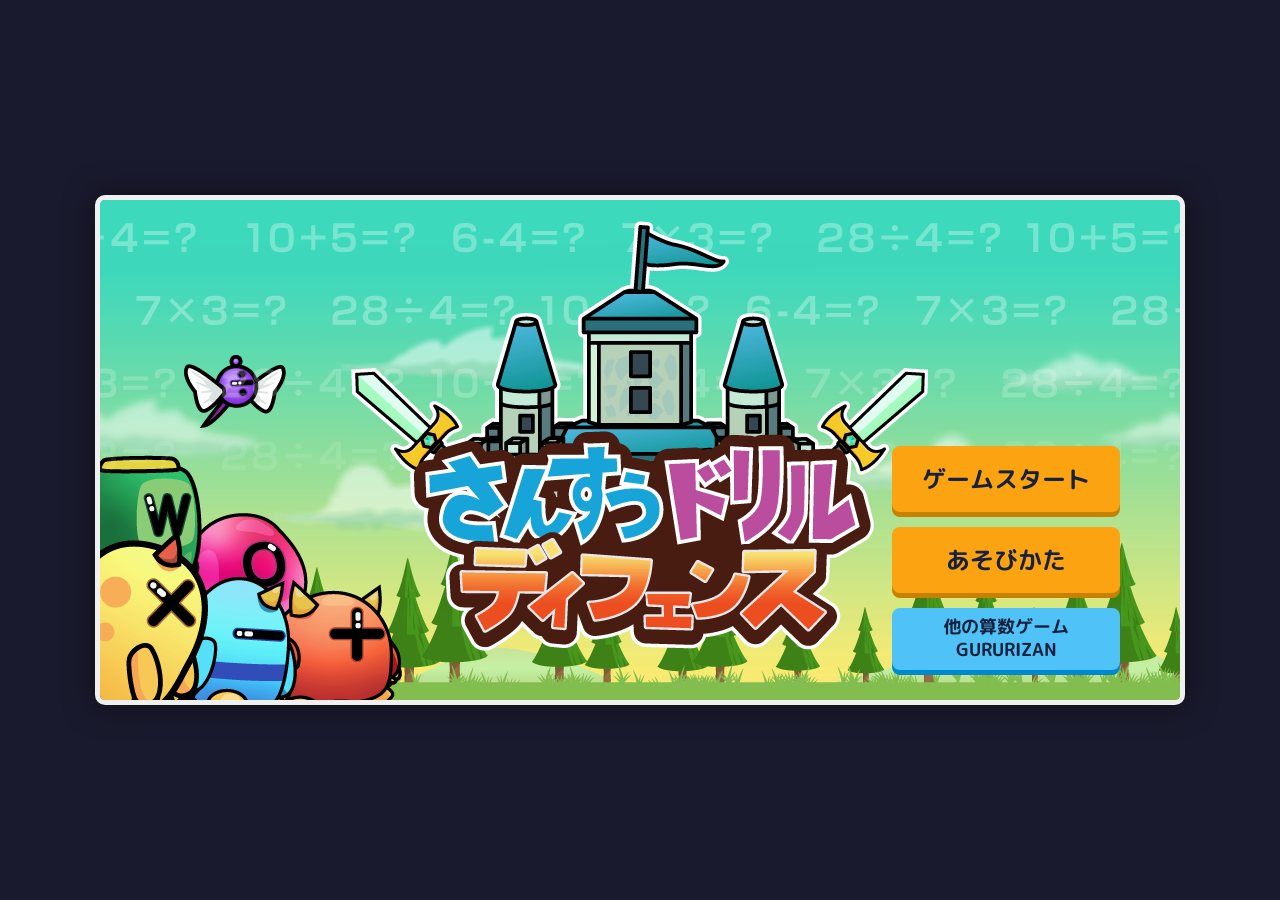
==== index.html @ 82d9413d "0430" ====
<!DOCTYPE html>
<html lang="ja">
<head>
    <meta charset="UTF-8">
    <meta name="viewport" content="width=device-width, initial-scale=1.0, maximum-scale=1.0, user-scalable=no">
    <title>さんすうドリル ディフェンス</title>
<!-- 1. サイトのタイトル -->
    <meta property="og:title" content="さんすうドリル ディフェンス">

    <!-- 2. サイトの説明文 -->
    <meta property="og:description" content="モンスターを計算でやっつけろ！新感覚の計算ドリル×タワーディフェンスゲーム！">

    <!-- 3. サイトの種類（Webサイトやブログ、記事など） -->
    <meta property="og:type" content="website">

    <!-- 4. サイトのURL（ゲームをアップロードしたページのURL） -->
    <meta property="og:url" content="https://akkeynoa.web.fc2.com/game/keisan-defense/keisan-defense.html">

    <!-- 5. サムネイル画像のURL（1200x630ピクセル推奨） -->
    <meta property="og:image" content="https://akkeynoa.web.fc2.com/game/keisan-defense/images/ogp-image.png">

    <!-- 6. サイト名 -->
    <meta property="og:site_name" content="さんすうドリル ディフェンス">

    <!-- 7. Twitter用の設定（カードの種類） -->
    <meta name="twitter:card" content="summary_large_image">

    <!-- ↑↑ ここまでOGP設定を追加 ↑↑ -->

    <audio id="bgm-sound" src="sounds/bgm.mp3" loop></audio>

    <audio id="bgm-sound" src="sounds/bgm.mp3" loop></audio>
    <audio id="correct-sound" src="sounds/correct.mp3"></audio>
    <audio id="boss-bgm-sound" src="sounds/boss-bgm.mp3" loop></audio>
    <audio id="wrong-sound" src="sounds/wrong.mp3"></audio>
    <audio id="base-damage-sound" src="sounds/base-damage.mp3"></audio>
    <audio id="buy-sound" src="sounds/buy.mp3"></audio>
    <audio id="gameover-low-sound" src="sounds/gameover-low.mp3"></audio>
    <audio id="gameover-mid-sound" src="sounds/gameover-mid.mp3"></audio>
    <audio id="gameover-high-sound" src="sounds/gameover-high.mp3"></audio>
    <audio id="click-sound" src="sounds/click.mp3"></audio>
    <audio id="sweep-sound" src="sounds/sweep.mp3"></audio>
    <audio id="place-sound" src="sounds/place.mp3"></audio>
    <audio id="game-clear-sound" src="sounds/clear.mp3"></audio>
    <audio id="wave-start-sound" src="sounds/wave-start.mp3"></audio>
    <audio id="wave-clear-sound" src="sounds/wave-clear.mp3"></audio>


    <link rel="stylesheet" href="style.css">
    <!-- Google tag (gtag.js) -->
<script async src="https://www.googletagmanager.com/gtag/js?id=G-XE2BKG5S67"></script>
<script>
  window.dataLayer = window.dataLayer || [];
  function gtag(){dataLayer.push(arguments);}
  gtag('js', new Date());

  gtag('config', 'G-XE2BKG5S67');
</script>
</head>
<body>
    <div id="game-wrapper">
         <div id="background-overlay"></div>
        <div id="effects-container"></div>
        <div id="monster-container"></div>
        <div id="base">
            <img id="base-image" src="images/base.png" alt="拠点">
            <div id="base-status">
                <div class="hp-bar-container"><div id="base-hp-bar"></div></div>
                <p id="base-hp-text">HP: 100</p>
            </div>
        </div>
        <div id="answer-ui-wrapper" class="hidden">
            <div id="left-input-area">
                <div id="kill-counter">てんすう：0てん</div>
                <div id="answer-area">
                    <label for="answer-input">こたえ：</label>
                    <input type="number" id="answer-input" inputmode="none">
                </div>
            </div>
            <div id="numpad">
                <button class="numpad-button">7</button><button class="numpad-button">8</button><button class="numpad-button">9</button>
                <button class="numpad-button">4</button><button class="numpad-button">5</button><button class="numpad-button">6</button>
                <button class="numpad-button">1</button><button class="numpad-button">2</button><button class="numpad-button">3</button>
                <button id="numpad-clear" class="numpad-button">C</button>
                <button id="numpad-zero" class="numpad-button">0</button>
                <button id="numpad-enter" class="numpad-button">✔</button>
            </div>
        </div>
        <div id="bottom-right-ui-wrapper">
            <div id="shop-panel-container">
                <div id="item-tooltip" class="hidden">
                    <h3 id="tooltip-name"></h3>
                    <p id="tooltip-description"></p>
                    <p id="tooltip-instruction">(クリックでこうにゅう)</p>
                </div>
            </div>
            <div id="bottom-status-bar">
                <div id="gold-display">0 G</div>
                <button id="volume-button" class="hidden">♪</button>
                <button id="pause-button" class="hidden">とめる</button>
            </div>
        </div>

        <div id="wave-start-screen" class="hidden">
            <h2 id="wave-title"></h2>
            <div id="wave-monster-previews"></div>
        </div>

               <!-- ↓↓ ここにタイトル画像用のimgタグを追加・移動します ↓↓ -->
        <img id="title-background" src="images/title-background.png" class="hidden">

        <div id="start-screen" class="screen-overlay">
            <!-- <h1>は不要なので削除またはコメントアウトします -->
            <!-- <h1>さんすうドリル ディフェンス</h1> -->

            <div class="button-container" style="flex-direction: column;">
                <button id="start-button">ゲームスタート</button>
                <button id="manual-button-start">あそびかた</button>
                <button id="link-gururizan-button" onclick="window.open('https://nonaka-a.github.io/GURURIZAN/', '_blank')">他の算数ゲーム<br>GURURIZAN</button>
            </div>
        </div>
        
        <div id="pause-screen" class="screen-overlay hidden">
            <h1>とまってるよ</h1>
            <div class="button-container">
                <button id="resume-button">つづける</button>
                <button id="manual-button-pause">あそびかた</button>
                <button id="quit-button">おわる</button>
            </div>
        </div>
        
        <div id="result-screen" class="screen-overlay hidden">
            <div id="score-effects-container"></div>
            <div class="result-content">
                <h2>けっかはっぴょう</h2>
                <div class="result-score-area">
                    <div class="result-score-title">てんすう</div>
                    <div id="result-score-wrapper">
                        <span id="result-score">0</span><span class="result-unit">てん</span>
                    </div>
                    <p id="result-comment"></p>
                </div>
                <div class="result-details-grid">
                    <div class="result-detail-item">
                        <div class="result-detail-title">とうたつWave</div>
                        <div id="result-wave" class="result-detail-value"></div>
                    </div>
                    <div class="result-detail-item">
                        <div class="result-detail-title">のこりゴールド</div>
                        <div id="result-gold" class="result-detail-value"></div>
                    </div>
                </div>
                <div class="result-wrong-questions">
                    <div class="result-detail-title">まちがえたもんだい</div>
                    <ul id="wrong-questions-list"></ul>
                </div>
            </div>
            <div class="button-container">
                <button id="result-restart-button">もういちど</button>
                <button id="result-title-button">タイトルにもどる</button>
            </div>
        </div>
    </div>
    
    <div id="manual-screen" class="screen-overlay hidden">
        <div class="manual-content">
            <h2>あそびかた</h2>
            <div class="manual-section">
                <div class="manual-text"><p>モンスターが きょてん に むかって くるぞ！<br>けいさんで やっつけよう！ めざせ100てん!!</p></div>
                <div class="manual-image"><img src="images/base.png" alt="きょてん"></div>
            </div>
            <div class="manual-section">
                <div class="manual-text"><h3>① もんだいを だす</h3><p>やっつけたい モンスターを クリック！<br>モンスターの あたまに けいさんの もんだいが でるよ。</p></div>
                <div class="manual-image"><img src="images/monster-1.png" alt="モンスター"></div>
            </div>
            <div class="manual-section">
                <div class="manual-text"><h3>② こたえを いれる</h3><p>キーボードか、がめんのボタンで こたえを いれてね。<br>こたえを いれたら「✓」をおそう！</p></div>
            </div>
            <div class="manual-section">
                <div class="manual-text"><h3>③ ゴールドで パワーアップ！</h3><p>モンスターを たおすと ゴールドが もらえるよ。<br>みぎしたの パネルから ゴールドをつかって パワーアップしよう！</p></div>
                <div class="manual-image"><img src="images/upgrade-base.png" alt="パワーアップパネル"></div>
            </div>
            <div class="manual-section">
                <div class="manual-text"><h3>④ べんりなキーボードそうさ</h3><p>・すうじキー と エンターキーでも こたえを いれられるよ。<br>・みぎの やじるしキーで、いちばん はしにいる てきを えらべるよ。</p></div>
            </div>
        </div>
        <button id="close-manual-button">とじる</button>
    </div>

    <script src="main.js"></script>
</body>
</html>
---- style.css ----
@import url('https://fonts.googleapis.com/css2?family=M+PLUS+Rounded+1c:wght@700&display=swap');
        :root { --base-color: #4CAF50; --border-color: #f0f0f0; --ui-color: #fca311; --shadow: 2px 2px 0 rgba(0,0,0,0.4);}
        body { background-color: #1a1a2e; color: #f0f0f0; font-family: 'M PLUS Rounded 1c', 'Hiragino Kaku Gothic ProN', Meiryo, sans-serif; display: flex; justify-content: center; align-items: center; height: 100vh; margin: 0; overflow: hidden; }
        #game-wrapper { position: relative; width: 95%; max-width: 1080px; height: 500px; background-image: url('images/background.png'); background-size: cover; background-position: center; border: 5px solid var(--border-color); border-radius: 10px; box-shadow: 0 0 30px rgba(0, 0, 0, 0.5); overflow: hidden; }
        #background-overlay {
    position: absolute;
    top: 0;
    left: 0;
    width: 100%;
    height: 100%;
    background-size: cover;
    background-position: center;
    opacity: 0; /* ふだんは透明 */
    z-index: 0;
}

#game-wrapper.fade-in-background #background-overlay {
    opacity: 1; /* このクラスが付くと、1秒かけてフワッと表示される */
    transition: opacity 1s ease-in-out;
}
        #effects-container { position: absolute; top: 0; left: 0; width: 100%; height: 100%; z-index: 1; }
        #monster-container { position: absolute; top: 0; left: 0; width: 100%; height: 100%; z-index: 2; }
      #base { 
    position: absolute; 
    right: 20px; 
    top: 35%; 
    transform: translateY(-50%); 
    width: 200px; 
    height: auto; 
    background-color: transparent; 
    border: none; 
    display: flex; 
    flex-direction: column; 
    justify-content: center; 
    align-items: center; 
    z-index: 3; /* 影が他の要素に隠れないようにする */
}
#base::before {
    content: '';
    position: absolute;
    bottom: -10px; /* 影の位置 */
    left: 50%;
    transform: translateX(-50%);
    width: 90%; /* 影のよこ幅 */
    height: 30px; /* 影のたて幅 */
    background: rgba(0, 0, 0, 0.4); /* 影の色 */
    border-radius: 50%;
    filter: blur(8px); /* 影をぼかす */
    z-index: -1; /* 影を拠点画像の後ろにする */
}
        #base-image { width: 200px; height: 200px; object-fit: contain; }
        #base-status { width: auto; background: rgba(0,0,0,0.6); padding: 5px 15px; border-radius: 10px; margin-top: 5px; text-align: center; }
        #base-status .hp-bar-container { width: 150px; }
        #base-status p { margin: 5px 0 0 0; font-size: 0.9em; font-weight: bold; }
        .hp-bar-container { height: 15px; background-color: #333; border: 1px solid #fff; border-radius: 8px; overflow: hidden; }
        #base-hp-bar { height: 100%; background-color: var(--base-color); transition: width 0.3s; }
        #base.damage { animation: shake 0.3s; }
        .monster { position: absolute; width: 64px; height: 64px; background-color: transparent; cursor: pointer; }
        .monster::before { content: ''; position: absolute; bottom: 5px; left: 50%; transform: translateX(-50%); width: 70%; height: 15px; background: rgba(0, 0, 0, 0.5); border-radius: 50%; filter: blur(4px); z-index: -1; }
        .monster.flying::before { bottom: -85px; transform: translateX(-50%) scale(0.8); background: rgba(0, 0, 0, 0.25); }
        .monster.monster-boss::before {
            bottom: -170px; /* この数値を調整して、影の上下の位置を決めます */
            width: 250%;   /* 影の横はばです */
            height: 25px;  /* 影のたてはばです */
        }
        .monster-large .monster-image { transform: scale(3.5); }
        .monster-medium .monster-image { transform: scale(1.8); }
        .monster-image { width: 100%; height: 100%; object-fit: contain; }
        .monster.active { transform: scale(1.1); z-index: 1000 !important; }
        .monster.active .monster-image { filter: drop-shadow(0 0 8px #ffc107); }
        .monster-status { position: absolute; bottom: -25px; left: 50%; transform: translateX(-50%); display: flex; align-items: center; gap: 5px; background: rgba(0,0,0,0.6); padding: 2px 8px; border-radius: 5px; width: auto; white-space: nowrap; }

           .monster-boss .monster-status {
            bottom: -90px; /* この数値を調整 */
        }
        .monster-status .hp-bar-container { width: 60px; height: 8px; }
        .monster-hp-bar { height: 100%; background-color: #ff4d4d; border-radius: 3px; transition: width 0.3s;}
        .monster-hp-text { font-size: 0.8em; color: white; font-weight: bold; }
        .question-follow { position: absolute; top: -55px; left: 50%; transform: translateX(-50%); background: rgba(0,0,0,0.8); padding: 5px 10px; border-radius: 8px; color: #ffeb3b; font-size: 1.5em; font-weight: bold; white-space: nowrap; pointer-events: none; z-index: 10; }
        .question-follow.long-question { white-space: normal; width: 350px; font-size: 1.1em; top: -80px; line-height: 1.4; }
        .question-follow.emoji-question { width: auto; font-size: 1.8em; }
        #answer-ui-wrapper { position: absolute; bottom: 10px; left: 10px; display: flex; align-items: stretch; gap: 8px; z-index: 100; }
        #left-input-area { display: flex; flex-direction: column; justify-content: flex-start; gap: 10px; }
        #answer-area { background-color: rgba(22, 33, 62, 0.95); padding: 5px 10px; border-radius: 10px; border: 2px solid var(--ui-color); box-shadow: var(--shadow); display: flex; align-items: center; gap: 6px; }
        #answer-input { font-family: 'M PLUS Rounded 1c', sans-serif; width: 100px; padding: 5px; font-size: 1.5em; text-align: center; border: 2px solid #9a8c98; border-radius: 5px; -moz-appearance: textfield; }
        #answer-input::-webkit-outer-spin-button, #answer-input::-webkit-inner-spin-button { -webkit-appearance: none; margin: 0; }
        #numpad { display: grid; grid-template-columns: repeat(3, 1fr); gap: 0; width: 160px; height: 160px; border-radius: 8px; overflow: hidden; box-shadow: 0 4px 8px rgba(0,0,0,0.5); }
        .numpad-button { box-sizing: border-box; width: 100%; height: 100%; font-size: 1.6em; font-weight: bold; background-color: #1e2a38; color: white; border: 1px solid rgba(255,255,255,0.15); border-radius: 0; box-shadow: none; cursor: pointer; transition: background-color 0.1s; display: flex; justify-content: center; align-items: center; }
        .numpad-button:active { background-color: #2a3b50; transform: none; box-shadow: inset 0 0 10px rgba(0,0,0,0.7); border-color: transparent; }
        .numpad-button:hover { background-color: #2a3b50; }
        #numpad-clear { background-color: #b71c1c; }
        #numpad-clear:hover { background-color: #d32f2f; }
        #numpad-clear:active { background-color: #8c1010; }
        #numpad-enter { background-color: #1976d2; }
        #numpad-enter:hover { background-color: #2196f3; }
        #numpad-enter:active { background-color: #115293; }
        .screen-overlay { position: absolute; top: 0; left: 0; width: 100%; height: 100%; background-color: rgba(0, 0, 0, 0.7); display: flex; flex-direction: column; justify-content: center; align-items: center; z-index: 200; text-align: center; color: white; }
        .screen-overlay h1, .screen-overlay h2 { color: var(--ui-color); font-size: 3em; margin-bottom: 30px; }
        .screen-overlay button, .numpad-button, #pause-button { font-family: 'M PLUS Rounded 1c', sans-serif; border: none; border-radius: 8px; font-weight: bold; cursor: pointer; transition: all 0.1s ease-in-out; touch-action: manipulation; }
        .screen-overlay button { font-size: 1.5em; padding: 15px 30px; background-color: var(--ui-color); color: #16213e; box-shadow: 0 5px 0 #c78100; }
        .screen-overlay button:hover { background-color: #e9c46a; }
        .screen-overlay button:active { transform: translateY(3px); box-shadow: 0 2px 0 #c78100; }
        #title-background {
            position: absolute;
            top: 0;
            left: 0;
            width: 100%;
            height: 100%;
            object-fit: cover; /* 画像をコンテナいっぱいに広げます */
            z-index: 199; /* screen-overlay(200)のすぐ下に配置 */
        }
        
        /* ↓↓ 既存の#start-screenのスタイルを少し変更します ↓↓ */
        #start-screen {
            background-color: transparent; 
        }

        /* ↓↓ #start-screen .button-container のスタイルを調整します ↓↓ */
        #start-screen .button-container {
            position: absolute; /* 位置を自由に動かせるようにします */
            bottom: 30px;       /* 下から30pxの位置に */
            right: 60px;        /* 右から60pxの位置に */
            flex-direction: column; /* ボタンは縦並びのまま */
            gap: 15px;          /* ボタンとボタンの間隔 */
        }
        #link-gururizan-button {
            font-size: 1.1em;
            padding: 8px 30px;
            line-height: 1.3;
            background-color: #4fc3f7;
            box-shadow: 0 5px 0 #0288d1;
        }
        #link-gururizan-button:hover {
            background-color: #81d4fa;
        }
        #link-gururizan-button:active {
            box-shadow: 0 2px 0 #0288d1;
        }
        .button-container { display: flex; gap: 20px; flex-direction: row; }
        #pause-screen .button-container { flex-direction: column; }
        .hidden { display: none; }
        .damage-popup { position: absolute; font-size: 2em; font-weight: bold; color: #ffdd00; text-shadow: 2px 2px 0 #000,-2px -2px 0 #000,2px -2px 0 #000,-2px 2px 0 #000; pointer-events: none; animation: fade-up 1s ease-out forwards; z-index: 2000; }
        .damage-popup.wrong-answer { color: #e63946; }
        .damage-popup.gold-popup { color: #FFD700; font-size: 2.2em; }
        #bottom-right-ui-wrapper { position: absolute; bottom: 10px; right: 20px; display: flex; flex-direction: column; align-items: flex-end; gap: 10px; z-index: 100; }
        #bottom-status-bar { display: flex; align-items: center; gap: 15px; }
        #gold-display, #pause-button, #volume-button { background-color: rgba(0,0,0,0.7); padding: 8px 15px; border-radius: 20px; border: 2px solid var(--ui-color); box-shadow: var(--shadow); font-size: 1.5em; font-weight: bold; color: #ffeb3b; }
        #pause-button, #volume-button { cursor: pointer; transition: background-color 0.2s; }
        #pause-button:hover, #volume-button:hover { background-color: rgba(40,40,40,0.8); }
        #shop-panel-container { display: flex; gap: 12px; position: relative; }
        .shop-panel { width: 95px; height: 95px; background-color: rgba(0,0,0,0.5); border: 2px solid var(--ui-color); box-shadow: var(--shadow); border-radius: 12px; cursor: pointer; transition: all 0.2s; display: flex; flex-direction: column; align-items: center; justify-content: space-between; padding: 5px; box-sizing: border-box; position: relative; overflow: hidden; }
        .shop-panel-img { width: 100%; height: 60%; object-fit: contain; }
        .shop-panel-price { font-size: 1em; font-weight: bold; color: #ffeb3b; height: 30%; display: flex; align-items: center; justify-content: center; }
        .shop-panel.unaffordable { opacity: 0.4; cursor: not-allowed; }
        .shop-panel.sold-out { opacity: 0.6; cursor: not-allowed; background-color: rgba(50,50,50,0.7); border-color: #888; }
        .shop-panel.sold-out .shop-panel-price { color: #aaa; }
        #item-tooltip { position: absolute; bottom: 110px; left: 50%; transform: translateX(-50%); width: 280px; background-color: rgba(22, 33, 62, 0.95); border: 2px solid var(--ui-color); box-shadow: var(--shadow); border-radius: 10px; padding: 15px; text-align: center; z-index: 110; pointer-events: none; opacity: 0; transition: opacity 0.2s; }
        #item-tooltip.visible { opacity: 1; }
        #tooltip-name { font-size: 1.2em; margin: 0 0 5px 0; color: var(--ui-color);}
        #tooltip-description { font-size: 0.9em; margin: 0; }
        #tooltip-instruction { font-size: 0.8em; margin-top: 10px; color: #aaa; }
       .monster.swept { 
    transform: translateX(-1200px) rotate(-720deg); /* 左へ大きく移動しながら回転 */
    transition: transform 1s ease-out; /* 1秒かけてアニメーション */
}
        .slow-field { position: absolute; width: 300px; height: 120px; border-radius: 50%; pointer-events: none; }
        #placement-preview { position: absolute; pointer-events: none; z-index: 10; width: 300px; height: 120px; border-radius: 50%; background-color: rgba(0, 150, 255, 0.4); border: 2px dashed #fff; box-sizing: border-box; }
        .placing-cursor { cursor: crosshair !important; }
        #kill-counter { background-color: rgba(0,0,0,0.6); padding: 5px 8px; border-radius: 10px; font-size: 1.1em; font-weight: bold; color: #fff; box-shadow: var(--shadow); border: 2px solid #aaa; text-align: left; }
        
        .result-content { position: relative; background: rgba(22, 33, 62, 0.95); border: 2px solid var(--ui-color); padding: 20px 40px; border-radius: 10px; text-align: center; max-width: 90%; width: 650px; margin-bottom: 20px; max-height: 80vh; overflow-y: auto; }
        .result-content h2 { color: var(--ui-color); font-size: 2.2em; margin-top: 0; }
        .result-score-area { margin-bottom: 25px; }
        .result-score-title { font-size: 1.2em; color: #ccc; }
        #result-score-wrapper { position: relative; display: inline-block; margin: 5px 0; }
        #result-score { font-size: 6em; font-weight: bold; color: #ffeb3b; line-height: 1; text-shadow: 3px 3px 0 #c78100; }
        .result-unit { font-size: 2em; margin-left: 10px; }
        #result-comment { font-size: 1.4em; font-weight: bold; margin: 5px 0 0 0; }
        .result-details-grid { display: grid; grid-template-columns: 1fr 1fr; gap: 20px; margin-bottom: 25px; text-align: left; }
        .result-detail-item { background: rgba(0,0,0,0.3); padding: 15px; border-radius: 8px; }
        .result-detail-title { font-size: 1em; color: #ccc; margin-bottom: 5px; border-bottom: 1px dashed #666; padding-bottom: 5px; }
        .result-detail-value { font-size: 1.8em; font-weight: bold; text-align: center; }
        .result-wrong-questions { text-align: left; }
        #wrong-questions-list { background: rgba(0,0,0,0.3); border-radius: 8px; padding: 10px 10px 10px 40px; margin-top: 5px; height: 120px; overflow-y: auto; list-style-type: '❌ '; }
        #wrong-questions-list li { padding: 4px 0; font-size: 0.9em; }

        #score-effects-container { position: absolute; top: 0; left: 0; width: 100%; height: 100%; pointer-events: none; z-index: 201;}
        .sparkle { position: absolute; width: 10px; height: 10px; background-color: #ffeb3b; border-radius: 50%; animation: sparkle-anim 1.2s infinite; box-shadow: 0 0 10px #ffeb3b; }
        @keyframes sparkle-anim { 0% { transform: scale(1); opacity: 1; } 100% { transform: scale(2.5); opacity: 0; } }

        .manual-content { background: rgba(22, 33, 62, 0.95); border: 2px solid var(--ui-color); padding: 10px 30px 20px 30px; border-radius: 10px; text-align: left; max-width: 90%; width: 600px; margin-bottom: 20px; max-height: 80vh; overflow-y: auto; }
        .manual-section { display: flex; align-items: center; gap: 20px; padding: 10px 0; border-bottom: 1px dashed rgba(255, 255, 255, 0.2); }
        .manual-section:last-child { border-bottom: none; }
        .manual-text { flex: 1; }
        .manual-image { width: 90px; height: 90px; flex-shrink: 0; }
        .manual-image img { width: 100%; height: 100%; object-fit: contain; }
        .manual-content h3 { color: var(--ui-color); border-bottom: 1px solid var(--ui-color); padding-bottom: 3px; margin: 15px 0 5px 0; font-size: 1.1em; }
        .manual-content p { line-height: 1.7; margin: 0; }
        
        #wave-start-screen { position: absolute; top: 25%; left: 0; width: 100%; background-color: rgba(0,0,0,0.7); color: white; text-align: center; padding: 20px 0; z-index: 150; animation: fadeInOut 4s ease-in-out; pointer-events: none; }
        #wave-title { font-size: 2.5em; margin: 0; }
        #wave-monster-previews { display: flex; justify-content: center; gap: 15px; margin-top: 15px; }
        .wave-monster-preview-img { width: 50px; height: 50px; object-fit: contain; transform: scale(1.1); }

        @keyframes fadeInOut { 0%, 100% { opacity: 0; } 10%, 80% { opacity: 1; } }
        @keyframes fade-up { 0% { opacity: 1; transform: translateY(0); } 100% { opacity: 0; transform: translateY(-50px); } }
        @keyframes shake { 0%, 100% { transform: translateY(-50%) translateX(0); } 10%, 30%, 50%, 70%, 90% { transform: translateY(-50%) translateX(-8px); } 20%, 40%, 60%, 80% { transform: translateY(-50%) translateX(8px); } }
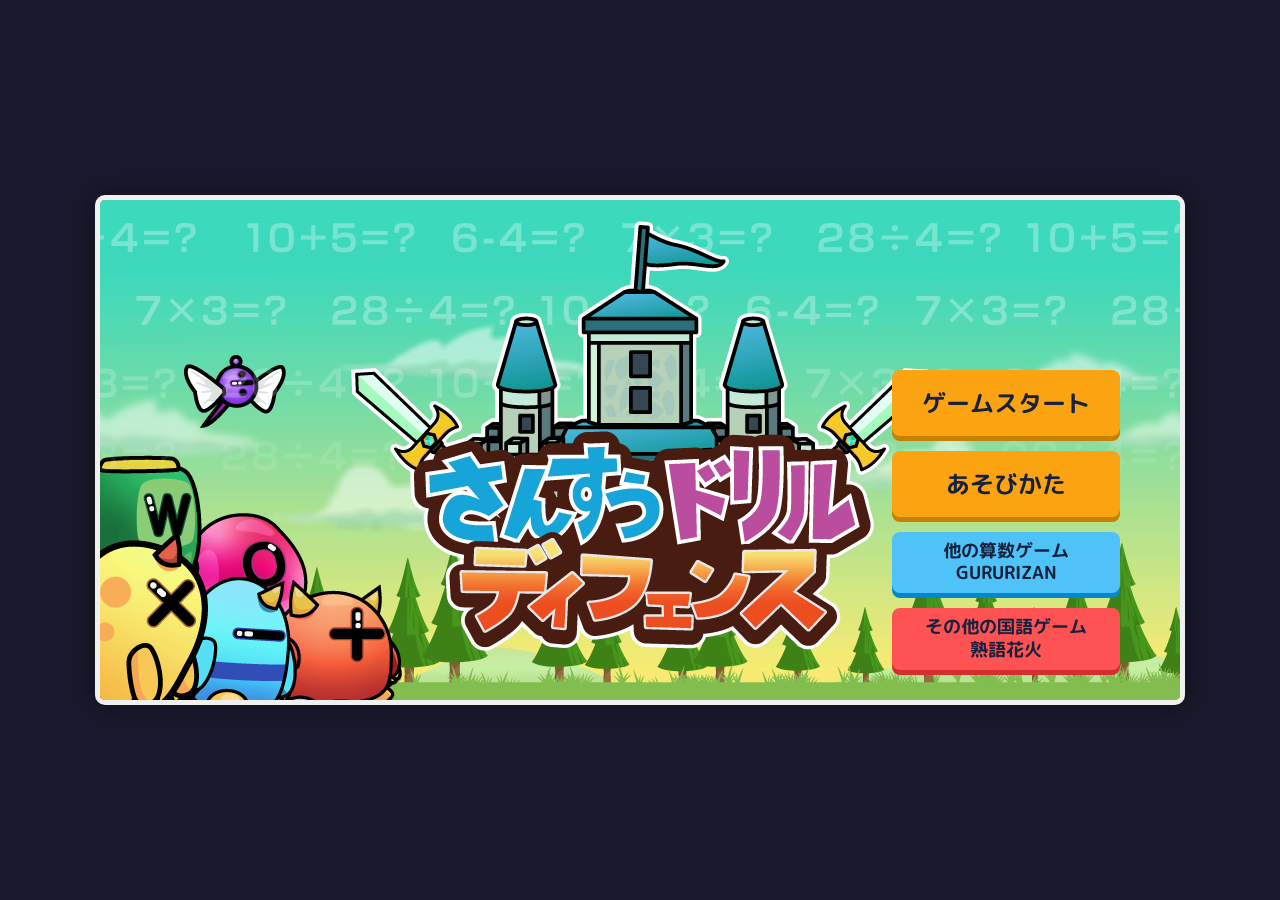
==== commit 53be79dc: "1" ====
--- a/index.html
+++ b/index.html
@@ -47,13 +47,24 @@
 
 
     <link rel="stylesheet" href="style.css">
-    <!-- Google tag (gtag.js) -->
+   <script>
+  // 合言葉 「?me」 がURLにあれば除外フラグを保存
+  if (window.location.search.includes('me')) {
+      localStorage.setItem('exclude_me', 'true');
+      alert('このデバイスを計測から除外しました');
+  }
+
+  // 除外フラグがある場合、GA4を無効化
+  if (localStorage.getItem('exclude_me')) {
+      window['ga-disable-G-XE2BKG5S67'] = true;
+  }
+</script>
+
 <script async src="https://www.googletagmanager.com/gtag/js?id=G-XE2BKG5S67"></script>
 <script>
   window.dataLayer = window.dataLayer || [];
   function gtag(){dataLayer.push(arguments);}
   gtag('js', new Date());
-
   gtag('config', 'G-XE2BKG5S67');
 </script>
 </head>
@@ -117,6 +128,7 @@
                 <button id="start-button">ゲームスタート</button>
                 <button id="manual-button-start">あそびかた</button>
                 <button id="link-gururizan-button" onclick="window.open('https://nonaka-a.github.io/GURURIZAN/', '_blank')">他の算数ゲーム<br>GURURIZAN</button>
+                <button id="link-jukugo-button" onclick="window.open('https://nonaka-a.github.io/jukugo/', '_blank')">その他の国語ゲーム<br>熟語花火</button>
             </div>
         </div>
         
--- a/style.css
+++ b/style.css
@@ -136,6 +136,19 @@
         #link-gururizan-button:active {
             box-shadow: 0 2px 0 #0288d1;
         }
+        #link-jukugo-button {
+            font-size: 1.1em;
+            padding: 8px 30px;
+            line-height: 1.3;
+            background-color: #ff5252;
+            box-shadow: 0 5px 0 #d32f2f;
+        }
+        #link-jukugo-button:hover {
+            background-color: #ff867f;
+        }
+        #link-jukugo-button:active {
+            box-shadow: 0 2px 0 #d32f2f;
+        }
         .button-container { display: flex; gap: 20px; flex-direction: row; }
         #pause-screen .button-container { flex-direction: column; }
         .hidden { display: none; }
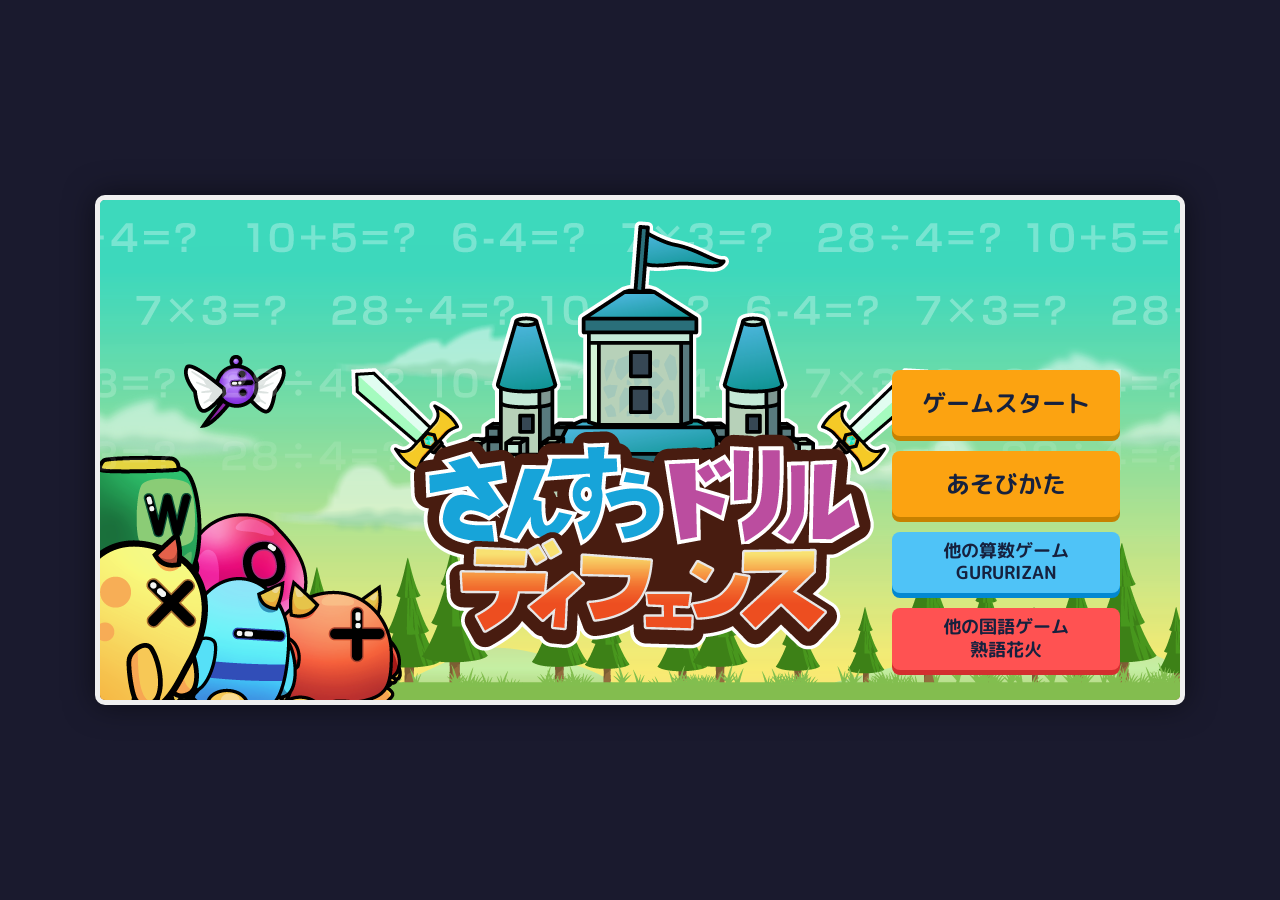
==== commit 1a4290ad: "Update index.html" ====
--- a/index.html
+++ b/index.html
@@ -128,7 +128,7 @@
                 <button id="start-button">ゲームスタート</button>
                 <button id="manual-button-start">あそびかた</button>
                 <button id="link-gururizan-button" onclick="window.open('https://nonaka-a.github.io/GURURIZAN/', '_blank')">他の算数ゲーム<br>GURURIZAN</button>
-                <button id="link-jukugo-button" onclick="window.open('https://nonaka-a.github.io/jukugo/', '_blank')">その他の国語ゲーム<br>熟語花火</button>
+                <button id="link-jukugo-button" onclick="window.open('https://nonaka-a.github.io/jukugo/', '_blank')">他の国語ゲーム<br>熟語花火</button>
             </div>
         </div>
         
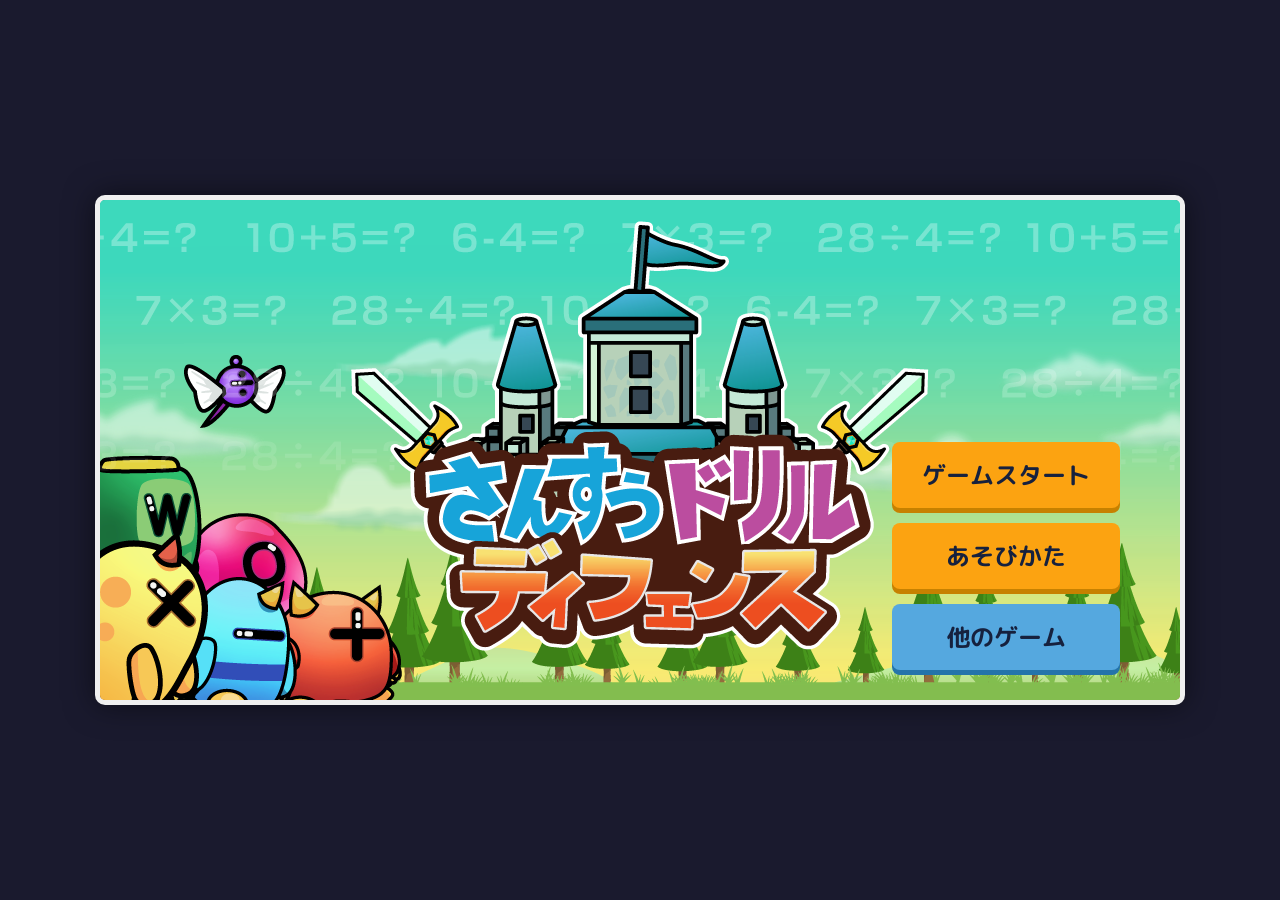
==== commit bf4fc0ee: "1" ====
--- a/index.html
+++ b/index.html
@@ -47,24 +47,13 @@
 
 
     <link rel="stylesheet" href="style.css">
-   <script>
-  // 合言葉 「?me」 がURLにあれば除外フラグを保存
-  if (window.location.search.includes('me')) {
-      localStorage.setItem('exclude_me', 'true');
-      alert('このデバイスを計測から除外しました');
-  }
-
-  // 除外フラグがある場合、GA4を無効化
-  if (localStorage.getItem('exclude_me')) {
-      window['ga-disable-G-XE2BKG5S67'] = true;
-  }
-</script>
-
+  <!-- Google tag (gtag.js) -->
 <script async src="https://www.googletagmanager.com/gtag/js?id=G-XE2BKG5S67"></script>
 <script>
   window.dataLayer = window.dataLayer || [];
   function gtag(){dataLayer.push(arguments);}
   gtag('js', new Date());
+
   gtag('config', 'G-XE2BKG5S67');
 </script>
 </head>
@@ -127,8 +116,7 @@
             <div class="button-container" style="flex-direction: column;">
                 <button id="start-button">ゲームスタート</button>
                 <button id="manual-button-start">あそびかた</button>
-                <button id="link-gururizan-button" onclick="window.open('https://nonaka-a.github.io/GURURIZAN/', '_blank')">他の算数ゲーム<br>GURURIZAN</button>
-                <button id="link-jukugo-button" onclick="window.open('https://nonaka-a.github.io/jukugo/', '_blank')">他の国語ゲーム<br>熟語花火</button>
+                <button id="link-other-games-button">他のゲーム</button>
             </div>
         </div>
         
@@ -199,6 +187,18 @@
         <button id="close-manual-button">とじる</button>
     </div>
 
+    <div id="other-games-screen" class="screen-overlay hidden">
+        <div class="other-games-content">
+            <h2>他のゲーム</h2>
+            <div class="other-games-buttons-container">
+                <button id="link-gururizan-button" onclick="window.open('https://nonaka-a.github.io/GURURIZAN/', '_blank')">算数ゲーム<br>GURURIZAN</button>
+                <button id="link-jukugo-button" onclick="window.open('https://nonaka-a.github.io/jukugo/', '_blank')">国語ゲーム<br>熟語花火</button>
+                <button id="link-todofuken-button" onclick="window.open('https://nonaka-a.github.io/todofuken/', '_blank')">社会科ゲーム<br>日本列島博物館</button>
+            </div>
+        </div>
+        <button id="close-other-games-button">とじる</button>
+    </div>
+
     <script src="main.js"></script>
 </body>
 </html>
--- a/style.css
+++ b/style.css
@@ -149,6 +149,56 @@
         #link-jukugo-button:active {
             box-shadow: 0 2px 0 #d32f2f;
         }
+        #link-todofuken-button {
+            font-size: 1.1em;
+            padding: 8px 30px;
+            line-height: 1.3;
+            background-color: #bcaaa4;
+            box-shadow: 0 5px 0 #8d6e63;
+        }
+        #link-todofuken-button:hover {
+            background-color: #d7ccc8;
+        }
+        #link-todofuken-button:active {
+            box-shadow: 0 2px 0 #8d6e63;
+        }
+        #link-other-games-button {
+            font-size: 1.5em;
+            padding: 15px 30px;
+            background-color: #55a8df;
+            color: #16213e;
+            box-shadow: 0 5px 0 #2474aa;
+        }
+        #link-other-games-button:hover {
+            background-color: #55a8df;
+        }
+        #link-other-games-button:active {
+            box-shadow: 0 2px 0 #2474aa;
+        }
+        .other-games-content {
+            background: rgba(22, 33, 62, 0.95);
+            border: 2px solid var(--ui-color);
+            padding: 20px 40px;
+            border-radius: 10px;
+            text-align: center;
+            max-width: 90%;
+            width: 400px;
+            margin-bottom: 20px;
+        }
+        .other-games-content h2 {
+            margin-top: 0;
+            margin-bottom: 20px;
+        }
+        .other-games-buttons-container {
+            display: flex;
+            flex-direction: column;
+            gap: 15px;
+            align-items: center;
+        }
+        .other-games-buttons-container button {
+            width: 100%;
+            box-sizing: border-box;
+        }
         .button-container { display: flex; gap: 20px; flex-direction: row; }
         #pause-screen .button-container { flex-direction: column; }
         .hidden { display: none; }
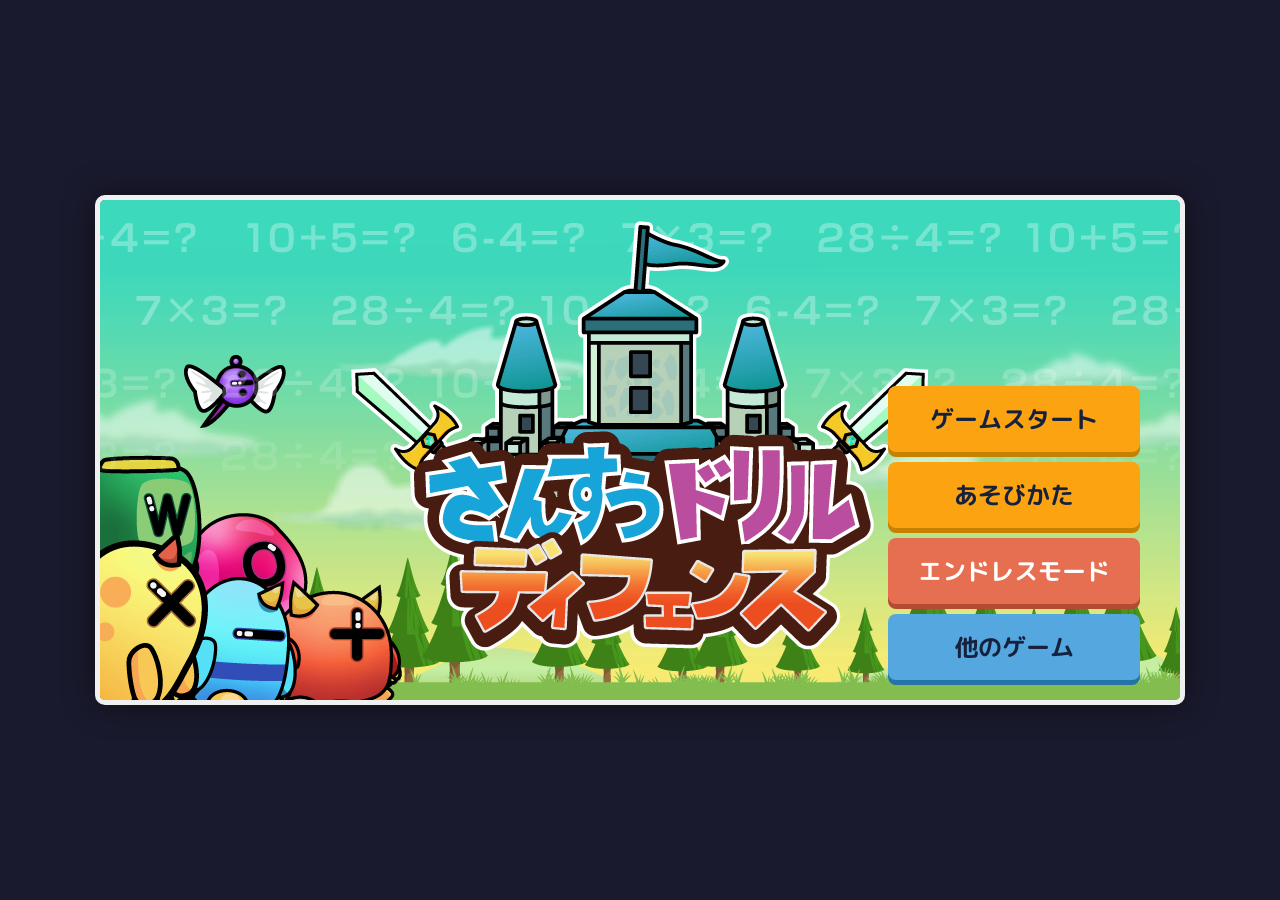
==== commit 9958c015: "1024" ====
--- a/index.html
+++ b/index.html
@@ -4,30 +4,13 @@
     <meta charset="UTF-8">
     <meta name="viewport" content="width=device-width, initial-scale=1.0, maximum-scale=1.0, user-scalable=no">
     <title>さんすうドリル ディフェンス</title>
-<!-- 1. サイトのタイトル -->
     <meta property="og:title" content="さんすうドリル ディフェンス">
-
-    <!-- 2. サイトの説明文 -->
     <meta property="og:description" content="モンスターを計算でやっつけろ！新感覚の計算ドリル×タワーディフェンスゲーム！">
-
-    <!-- 3. サイトの種類（Webサイトやブログ、記事など） -->
     <meta property="og:type" content="website">
-
-    <!-- 4. サイトのURL（ゲームをアップロードしたページのURL） -->
     <meta property="og:url" content="https://akkeynoa.web.fc2.com/game/keisan-defense/keisan-defense.html">
-
-    <!-- 5. サムネイル画像のURL（1200x630ピクセル推奨） -->
     <meta property="og:image" content="https://akkeynoa.web.fc2.com/game/keisan-defense/images/ogp-image.png">
-
-    <!-- 6. サイト名 -->
     <meta property="og:site_name" content="さんすうドリル ディフェンス">
-
-    <!-- 7. Twitter用の設定（カードの種類） -->
     <meta name="twitter:card" content="summary_large_image">
-
-    <!-- ↑↑ ここまでOGP設定を追加 ↑↑ -->
-
-    <audio id="bgm-sound" src="sounds/bgm.mp3" loop></audio>
 
     <audio id="bgm-sound" src="sounds/bgm.mp3" loop></audio>
     <audio id="correct-sound" src="sounds/correct.mp3"></audio>
@@ -45,21 +28,18 @@
     <audio id="wave-start-sound" src="sounds/wave-start.mp3"></audio>
     <audio id="wave-clear-sound" src="sounds/wave-clear.mp3"></audio>
 
-
     <link rel="stylesheet" href="style.css">
-  <!-- Google tag (gtag.js) -->
-<script async src="https://www.googletagmanager.com/gtag/js?id=G-XE2BKG5S67"></script>
-<script>
-  window.dataLayer = window.dataLayer || [];
-  function gtag(){dataLayer.push(arguments);}
-  gtag('js', new Date());
-
-  gtag('config', 'G-XE2BKG5S67');
-</script>
+    <script async src="https://www.googletagmanager.com/gtag/js?id=G-XE2BKG5S67"></script>
+    <script>
+      window.dataLayer = window.dataLayer || [];
+      function gtag(){dataLayer.push(arguments);}
+      gtag('js', new Date());
+      gtag('config', 'G-XE2BKG5S67');
+    </script>
 </head>
 <body>
     <div id="game-wrapper">
-         <div id="background-overlay"></div>
+        <div id="background-overlay"></div>
         <div id="effects-container"></div>
         <div id="monster-container"></div>
         <div id="base">
@@ -106,20 +86,52 @@
             <div id="wave-monster-previews"></div>
         </div>
 
-               <!-- ↓↓ ここにタイトル画像用のimgタグを追加・移動します ↓↓ -->
         <img id="title-background" src="images/title-background.png" class="hidden">
 
         <div id="start-screen" class="screen-overlay">
-            <!-- <h1>は不要なので削除またはコメントアウトします -->
-            <!-- <h1>さんすうドリル ディフェンス</h1> -->
-
             <div class="button-container" style="flex-direction: column;">
                 <button id="start-button">ゲームスタート</button>
                 <button id="manual-button-start">あそびかた</button>
+                <button id="endless-mode-button">エンドレスモード</button>
                 <button id="link-other-games-button">他のゲーム</button>
             </div>
         </div>
-        
+
+        <div id="endless-select-screen" class="screen-overlay hidden">
+            <div class="endless-select-content">
+                <h2>エンドレスモード</h2>
+                <p class="endless-description">とくていの てきだけえらんで、けいさんの れんしゅうを しよう！</p>
+                <div id="endless-character-grid"></div>
+                <div class="button-container" style="margin-top: 15px; justify-content: center;">
+                    <button id="endless-view-ranking-button">ランキングをみる</button>
+                    <button id="endless-back-button">もどる</button>
+                </div>
+            </div>
+        </div>
+
+        <div id="ranking-screen" class="screen-overlay hidden">
+            <div class="ranking-content">
+                <h2>ランキング</h2>
+                <div id="ranking-tabs"></div>
+                <div id="ranking-list-container">
+                    <ol id="ranking-list"></ol>
+                </div>
+                <button id="close-ranking-button">とじる</button>
+            </div>
+        </div>
+
+        <div id="name-input-screen" class="screen-overlay hidden">
+            <div class="name-input-content">
+                <h2>ランクイン！</h2>
+                <p id="name-input-score-info"></p>
+                <p>なまえを いれてね（６もじまで）</p>
+                <input type="text" id="player-name-input" maxlength="6" placeholder="なまえ">
+                <div class="button-container" style="margin-top: 15px; justify-content: center;">
+                    <button id="submit-name-button">とうろく</button>
+                </div>
+            </div>
+        </div>
+
         <div id="pause-screen" class="screen-overlay hidden">
             <h1>とまってるよ</h1>
             <div class="button-container">
@@ -142,7 +154,7 @@
                 </div>
                 <div class="result-details-grid">
                     <div class="result-detail-item">
-                        <div class="result-detail-title">とうたつWave</div>
+                        <div class="result-detail-title" id="result-detail-label">とうたつWave</div>
                         <div id="result-wave" class="result-detail-value"></div>
                     </div>
                     <div class="result-detail-item">
@@ -194,11 +206,15 @@
                 <button id="link-gururizan-button" onclick="window.open('https://nonaka-a.github.io/GURURIZAN/', '_blank')">算数ゲーム<br>GURURIZAN</button>
                 <button id="link-jukugo-button" onclick="window.open('https://nonaka-a.github.io/jukugo/', '_blank')">国語ゲーム<br>熟語花火</button>
                 <button id="link-todofuken-button" onclick="window.open('https://nonaka-a.github.io/todofuken/', '_blank')">社会科ゲーム<br>日本列島博物館</button>
+                <button id="link-portal-button" onclick="window.open('https://nonaka-a.github.io/NOA_Games/', '_blank')">ポータルサイト<br>NOA Gamesへ</button>
             </div>
         </div>
         <button id="close-other-games-button">とじる</button>
     </div>
 
+    <script src="data.js"></script>
+    <script src="audio.js"></script>
+    <script src="ui.js"></script>
     <script src="main.js"></script>
 </body>
 </html>
--- a/style.css
+++ b/style.css
@@ -1,8 +1,8 @@
-        @import url('https://fonts.googleapis.com/css2?family=M+PLUS+Rounded+1c:wght@700&display=swap');
-        :root { --base-color: #4CAF50; --border-color: #f0f0f0; --ui-color: #fca311; --shadow: 2px 2px 0 rgba(0,0,0,0.4);}
-        body { background-color: #1a1a2e; color: #f0f0f0; font-family: 'M PLUS Rounded 1c', 'Hiragino Kaku Gothic ProN', Meiryo, sans-serif; display: flex; justify-content: center; align-items: center; height: 100vh; margin: 0; overflow: hidden; }
-        #game-wrapper { position: relative; width: 95%; max-width: 1080px; height: 500px; background-image: url('images/background.png'); background-size: cover; background-position: center; border: 5px solid var(--border-color); border-radius: 10px; box-shadow: 0 0 30px rgba(0, 0, 0, 0.5); overflow: hidden; }
-        #background-overlay {
+@import url('https://fonts.googleapis.com/css2?family=M+PLUS+Rounded+1c:wght@700&display=swap');
+:root { --base-color: #4CAF50; --border-color: #f0f0f0; --ui-color: #fca311; --shadow: 2px 2px 0 rgba(0,0,0,0.4);}
+body { background-color: #1a1a2e; color: #f0f0f0; font-family: 'M PLUS Rounded 1c', 'Hiragino Kaku Gothic ProN', Meiryo, sans-serif; display: flex; justify-content: center; align-items: center; height: 100vh; margin: 0; overflow: hidden; }
+#game-wrapper { position: relative; width: 95%; max-width: 1080px; height: 500px; background-image: url('images/background.png'); background-size: cover; background-position: center; border: 5px solid var(--border-color); border-radius: 10px; box-shadow: 0 0 30px rgba(0, 0, 0, 0.5); overflow: hidden; }
+#background-overlay {
     position: absolute;
     top: 0;
     left: 0;
@@ -10,17 +10,17 @@
     height: 100%;
     background-size: cover;
     background-position: center;
-    opacity: 0; /* ふだんは透明 */
+    opacity: 0;
     z-index: 0;
 }
 
 #game-wrapper.fade-in-background #background-overlay {
-    opacity: 1; /* このクラスが付くと、1秒かけてフワッと表示される */
+    opacity: 1;
     transition: opacity 1s ease-in-out;
 }
-        #effects-container { position: absolute; top: 0; left: 0; width: 100%; height: 100%; z-index: 1; }
-        #monster-container { position: absolute; top: 0; left: 0; width: 100%; height: 100%; z-index: 2; }
-      #base { 
+#effects-container { position: absolute; top: 0; left: 0; width: 100%; height: 100%; z-index: 1; }
+#monster-container { position: absolute; top: 0; left: 0; width: 100%; height: 100%; z-index: 2; }
+#base { 
     position: absolute; 
     right: 20px; 
     top: 35%; 
@@ -33,238 +33,379 @@
     flex-direction: column; 
     justify-content: center; 
     align-items: center; 
-    z-index: 3; /* 影が他の要素に隠れないようにする */
+    z-index: 3;
 }
 #base::before {
     content: '';
     position: absolute;
-    bottom: -10px; /* 影の位置 */
+    bottom: -10px;
     left: 50%;
     transform: translateX(-50%);
-    width: 90%; /* 影のよこ幅 */
-    height: 30px; /* 影のたて幅 */
-    background: rgba(0, 0, 0, 0.4); /* 影の色 */
+    width: 90%;
+    height: 30px;
+    background: rgba(0, 0, 0, 0.4);
     border-radius: 50%;
-    filter: blur(8px); /* 影をぼかす */
-    z-index: -1; /* 影を拠点画像の後ろにする */
-}
-        #base-image { width: 200px; height: 200px; object-fit: contain; }
-        #base-status { width: auto; background: rgba(0,0,0,0.6); padding: 5px 15px; border-radius: 10px; margin-top: 5px; text-align: center; }
-        #base-status .hp-bar-container { width: 150px; }
-        #base-status p { margin: 5px 0 0 0; font-size: 0.9em; font-weight: bold; }
-        .hp-bar-container { height: 15px; background-color: #333; border: 1px solid #fff; border-radius: 8px; overflow: hidden; }
-        #base-hp-bar { height: 100%; background-color: var(--base-color); transition: width 0.3s; }
-        #base.damage { animation: shake 0.3s; }
-        .monster { position: absolute; width: 64px; height: 64px; background-color: transparent; cursor: pointer; }
-        .monster::before { content: ''; position: absolute; bottom: 5px; left: 50%; transform: translateX(-50%); width: 70%; height: 15px; background: rgba(0, 0, 0, 0.5); border-radius: 50%; filter: blur(4px); z-index: -1; }
-        .monster.flying::before { bottom: -85px; transform: translateX(-50%) scale(0.8); background: rgba(0, 0, 0, 0.25); }
-        .monster.monster-boss::before {
-            bottom: -170px; /* この数値を調整して、影の上下の位置を決めます */
-            width: 250%;   /* 影の横はばです */
-            height: 25px;  /* 影のたてはばです */
-        }
-        .monster-large .monster-image { transform: scale(3.5); }
-        .monster-medium .monster-image { transform: scale(1.8); }
-        .monster-image { width: 100%; height: 100%; object-fit: contain; }
-        .monster.active { transform: scale(1.1); z-index: 1000 !important; }
-        .monster.active .monster-image { filter: drop-shadow(0 0 8px #ffc107); }
-        .monster-status { position: absolute; bottom: -25px; left: 50%; transform: translateX(-50%); display: flex; align-items: center; gap: 5px; background: rgba(0,0,0,0.6); padding: 2px 8px; border-radius: 5px; width: auto; white-space: nowrap; }
-
-           .monster-boss .monster-status {
-            bottom: -90px; /* この数値を調整 */
-        }
-        .monster-status .hp-bar-container { width: 60px; height: 8px; }
-        .monster-hp-bar { height: 100%; background-color: #ff4d4d; border-radius: 3px; transition: width 0.3s;}
-        .monster-hp-text { font-size: 0.8em; color: white; font-weight: bold; }
-        .question-follow { position: absolute; top: -55px; left: 50%; transform: translateX(-50%); background: rgba(0,0,0,0.8); padding: 5px 10px; border-radius: 8px; color: #ffeb3b; font-size: 1.5em; font-weight: bold; white-space: nowrap; pointer-events: none; z-index: 10; }
-        .question-follow.long-question { white-space: normal; width: 350px; font-size: 1.1em; top: -80px; line-height: 1.4; }
-        .question-follow.emoji-question { width: auto; font-size: 1.8em; }
-        #answer-ui-wrapper { position: absolute; bottom: 10px; left: 10px; display: flex; align-items: stretch; gap: 8px; z-index: 100; }
-        #left-input-area { display: flex; flex-direction: column; justify-content: flex-start; gap: 10px; }
-        #answer-area { background-color: rgba(22, 33, 62, 0.95); padding: 5px 10px; border-radius: 10px; border: 2px solid var(--ui-color); box-shadow: var(--shadow); display: flex; align-items: center; gap: 6px; }
-        #answer-input { font-family: 'M PLUS Rounded 1c', sans-serif; width: 100px; padding: 5px; font-size: 1.5em; text-align: center; border: 2px solid #9a8c98; border-radius: 5px; -moz-appearance: textfield; }
-        #answer-input::-webkit-outer-spin-button, #answer-input::-webkit-inner-spin-button { -webkit-appearance: none; margin: 0; }
-        #numpad { display: grid; grid-template-columns: repeat(3, 1fr); gap: 0; width: 160px; height: 160px; border-radius: 8px; overflow: hidden; box-shadow: 0 4px 8px rgba(0,0,0,0.5); }
-        .numpad-button { box-sizing: border-box; width: 100%; height: 100%; font-size: 1.6em; font-weight: bold; background-color: #1e2a38; color: white; border: 1px solid rgba(255,255,255,0.15); border-radius: 0; box-shadow: none; cursor: pointer; transition: background-color 0.1s; display: flex; justify-content: center; align-items: center; }
-        .numpad-button:active { background-color: #2a3b50; transform: none; box-shadow: inset 0 0 10px rgba(0,0,0,0.7); border-color: transparent; }
-        .numpad-button:hover { background-color: #2a3b50; }
-        #numpad-clear { background-color: #b71c1c; }
-        #numpad-clear:hover { background-color: #d32f2f; }
-        #numpad-clear:active { background-color: #8c1010; }
-        #numpad-enter { background-color: #1976d2; }
-        #numpad-enter:hover { background-color: #2196f3; }
-        #numpad-enter:active { background-color: #115293; }
-        .screen-overlay { position: absolute; top: 0; left: 0; width: 100%; height: 100%; background-color: rgba(0, 0, 0, 0.7); display: flex; flex-direction: column; justify-content: center; align-items: center; z-index: 200; text-align: center; color: white; }
-        .screen-overlay h1, .screen-overlay h2 { color: var(--ui-color); font-size: 3em; margin-bottom: 30px; }
-        .screen-overlay button, .numpad-button, #pause-button { font-family: 'M PLUS Rounded 1c', sans-serif; border: none; border-radius: 8px; font-weight: bold; cursor: pointer; transition: all 0.1s ease-in-out; touch-action: manipulation; }
-        .screen-overlay button { font-size: 1.5em; padding: 15px 30px; background-color: var(--ui-color); color: #16213e; box-shadow: 0 5px 0 #c78100; }
-        .screen-overlay button:hover { background-color: #e9c46a; }
-        .screen-overlay button:active { transform: translateY(3px); box-shadow: 0 2px 0 #c78100; }
-        #title-background {
-            position: absolute;
-            top: 0;
-            left: 0;
-            width: 100%;
-            height: 100%;
-            object-fit: cover; /* 画像をコンテナいっぱいに広げます */
-            z-index: 199; /* screen-overlay(200)のすぐ下に配置 */
-        }
-        
-        /* ↓↓ 既存の#start-screenのスタイルを少し変更します ↓↓ */
-        #start-screen {
-            background-color: transparent; 
-        }
-
-        /* ↓↓ #start-screen .button-container のスタイルを調整します ↓↓ */
-        #start-screen .button-container {
-            position: absolute; /* 位置を自由に動かせるようにします */
-            bottom: 30px;       /* 下から30pxの位置に */
-            right: 60px;        /* 右から60pxの位置に */
-            flex-direction: column; /* ボタンは縦並びのまま */
-            gap: 15px;          /* ボタンとボタンの間隔 */
-        }
-        #link-gururizan-button {
-            font-size: 1.1em;
-            padding: 8px 30px;
-            line-height: 1.3;
-            background-color: #4fc3f7;
-            box-shadow: 0 5px 0 #0288d1;
-        }
-        #link-gururizan-button:hover {
-            background-color: #81d4fa;
-        }
-        #link-gururizan-button:active {
-            box-shadow: 0 2px 0 #0288d1;
-        }
-        #link-jukugo-button {
-            font-size: 1.1em;
-            padding: 8px 30px;
-            line-height: 1.3;
-            background-color: #ff5252;
-            box-shadow: 0 5px 0 #d32f2f;
-        }
-        #link-jukugo-button:hover {
-            background-color: #ff867f;
-        }
-        #link-jukugo-button:active {
-            box-shadow: 0 2px 0 #d32f2f;
-        }
-        #link-todofuken-button {
-            font-size: 1.1em;
-            padding: 8px 30px;
-            line-height: 1.3;
-            background-color: #bcaaa4;
-            box-shadow: 0 5px 0 #8d6e63;
-        }
-        #link-todofuken-button:hover {
-            background-color: #d7ccc8;
-        }
-        #link-todofuken-button:active {
-            box-shadow: 0 2px 0 #8d6e63;
-        }
-        #link-other-games-button {
-            font-size: 1.5em;
-            padding: 15px 30px;
-            background-color: #55a8df;
-            color: #16213e;
-            box-shadow: 0 5px 0 #2474aa;
-        }
-        #link-other-games-button:hover {
-            background-color: #55a8df;
-        }
-        #link-other-games-button:active {
-            box-shadow: 0 2px 0 #2474aa;
-        }
-        .other-games-content {
-            background: rgba(22, 33, 62, 0.95);
-            border: 2px solid var(--ui-color);
-            padding: 20px 40px;
-            border-radius: 10px;
-            text-align: center;
-            max-width: 90%;
-            width: 400px;
-            margin-bottom: 20px;
-        }
-        .other-games-content h2 {
-            margin-top: 0;
-            margin-bottom: 20px;
-        }
-        .other-games-buttons-container {
-            display: flex;
-            flex-direction: column;
-            gap: 15px;
-            align-items: center;
-        }
-        .other-games-buttons-container button {
-            width: 100%;
-            box-sizing: border-box;
-        }
-        .button-container { display: flex; gap: 20px; flex-direction: row; }
-        #pause-screen .button-container { flex-direction: column; }
-        .hidden { display: none; }
-        .damage-popup { position: absolute; font-size: 2em; font-weight: bold; color: #ffdd00; text-shadow: 2px 2px 0 #000,-2px -2px 0 #000,2px -2px 0 #000,-2px 2px 0 #000; pointer-events: none; animation: fade-up 1s ease-out forwards; z-index: 2000; }
-        .damage-popup.wrong-answer { color: #e63946; }
-        .damage-popup.gold-popup { color: #FFD700; font-size: 2.2em; }
-        #bottom-right-ui-wrapper { position: absolute; bottom: 10px; right: 20px; display: flex; flex-direction: column; align-items: flex-end; gap: 10px; z-index: 100; }
-        #bottom-status-bar { display: flex; align-items: center; gap: 15px; }
-        #gold-display, #pause-button, #volume-button { background-color: rgba(0,0,0,0.7); padding: 8px 15px; border-radius: 20px; border: 2px solid var(--ui-color); box-shadow: var(--shadow); font-size: 1.5em; font-weight: bold; color: #ffeb3b; }
-        #pause-button, #volume-button { cursor: pointer; transition: background-color 0.2s; }
-        #pause-button:hover, #volume-button:hover { background-color: rgba(40,40,40,0.8); }
-        #shop-panel-container { display: flex; gap: 12px; position: relative; }
-        .shop-panel { width: 95px; height: 95px; background-color: rgba(0,0,0,0.5); border: 2px solid var(--ui-color); box-shadow: var(--shadow); border-radius: 12px; cursor: pointer; transition: all 0.2s; display: flex; flex-direction: column; align-items: center; justify-content: space-between; padding: 5px; box-sizing: border-box; position: relative; overflow: hidden; }
-        .shop-panel-img { width: 100%; height: 60%; object-fit: contain; }
-        .shop-panel-price { font-size: 1em; font-weight: bold; color: #ffeb3b; height: 30%; display: flex; align-items: center; justify-content: center; }
-        .shop-panel.unaffordable { opacity: 0.4; cursor: not-allowed; }
-        .shop-panel.sold-out { opacity: 0.6; cursor: not-allowed; background-color: rgba(50,50,50,0.7); border-color: #888; }
-        .shop-panel.sold-out .shop-panel-price { color: #aaa; }
-        #item-tooltip { position: absolute; bottom: 110px; left: 50%; transform: translateX(-50%); width: 280px; background-color: rgba(22, 33, 62, 0.95); border: 2px solid var(--ui-color); box-shadow: var(--shadow); border-radius: 10px; padding: 15px; text-align: center; z-index: 110; pointer-events: none; opacity: 0; transition: opacity 0.2s; }
-        #item-tooltip.visible { opacity: 1; }
-        #tooltip-name { font-size: 1.2em; margin: 0 0 5px 0; color: var(--ui-color);}
-        #tooltip-description { font-size: 0.9em; margin: 0; }
-        #tooltip-instruction { font-size: 0.8em; margin-top: 10px; color: #aaa; }
-       .monster.swept { 
-    transform: translateX(-1200px) rotate(-720deg); /* 左へ大きく移動しながら回転 */
-    transition: transform 1s ease-out; /* 1秒かけてアニメーション */
-}
-        .slow-field { position: absolute; width: 300px; height: 120px; border-radius: 50%; pointer-events: none; }
-        #placement-preview { position: absolute; pointer-events: none; z-index: 10; width: 300px; height: 120px; border-radius: 50%; background-color: rgba(0, 150, 255, 0.4); border: 2px dashed #fff; box-sizing: border-box; }
-        .placing-cursor { cursor: crosshair !important; }
-        #kill-counter { background-color: rgba(0,0,0,0.6); padding: 5px 8px; border-radius: 10px; font-size: 1.1em; font-weight: bold; color: #fff; box-shadow: var(--shadow); border: 2px solid #aaa; text-align: left; }
-        
-        .result-content { position: relative; background: rgba(22, 33, 62, 0.95); border: 2px solid var(--ui-color); padding: 20px 40px; border-radius: 10px; text-align: center; max-width: 90%; width: 650px; margin-bottom: 20px; max-height: 80vh; overflow-y: auto; }
-        .result-content h2 { color: var(--ui-color); font-size: 2.2em; margin-top: 0; }
-        .result-score-area { margin-bottom: 25px; }
-        .result-score-title { font-size: 1.2em; color: #ccc; }
-        #result-score-wrapper { position: relative; display: inline-block; margin: 5px 0; }
-        #result-score { font-size: 6em; font-weight: bold; color: #ffeb3b; line-height: 1; text-shadow: 3px 3px 0 #c78100; }
-        .result-unit { font-size: 2em; margin-left: 10px; }
-        #result-comment { font-size: 1.4em; font-weight: bold; margin: 5px 0 0 0; }
-        .result-details-grid { display: grid; grid-template-columns: 1fr 1fr; gap: 20px; margin-bottom: 25px; text-align: left; }
-        .result-detail-item { background: rgba(0,0,0,0.3); padding: 15px; border-radius: 8px; }
-        .result-detail-title { font-size: 1em; color: #ccc; margin-bottom: 5px; border-bottom: 1px dashed #666; padding-bottom: 5px; }
-        .result-detail-value { font-size: 1.8em; font-weight: bold; text-align: center; }
-        .result-wrong-questions { text-align: left; }
-        #wrong-questions-list { background: rgba(0,0,0,0.3); border-radius: 8px; padding: 10px 10px 10px 40px; margin-top: 5px; height: 120px; overflow-y: auto; list-style-type: '❌ '; }
-        #wrong-questions-list li { padding: 4px 0; font-size: 0.9em; }
-
-        #score-effects-container { position: absolute; top: 0; left: 0; width: 100%; height: 100%; pointer-events: none; z-index: 201;}
-        .sparkle { position: absolute; width: 10px; height: 10px; background-color: #ffeb3b; border-radius: 50%; animation: sparkle-anim 1.2s infinite; box-shadow: 0 0 10px #ffeb3b; }
-        @keyframes sparkle-anim { 0% { transform: scale(1); opacity: 1; } 100% { transform: scale(2.5); opacity: 0; } }
-
-        .manual-content { background: rgba(22, 33, 62, 0.95); border: 2px solid var(--ui-color); padding: 10px 30px 20px 30px; border-radius: 10px; text-align: left; max-width: 90%; width: 600px; margin-bottom: 20px; max-height: 80vh; overflow-y: auto; }
-        .manual-section { display: flex; align-items: center; gap: 20px; padding: 10px 0; border-bottom: 1px dashed rgba(255, 255, 255, 0.2); }
-        .manual-section:last-child { border-bottom: none; }
-        .manual-text { flex: 1; }
-        .manual-image { width: 90px; height: 90px; flex-shrink: 0; }
-        .manual-image img { width: 100%; height: 100%; object-fit: contain; }
-        .manual-content h3 { color: var(--ui-color); border-bottom: 1px solid var(--ui-color); padding-bottom: 3px; margin: 15px 0 5px 0; font-size: 1.1em; }
-        .manual-content p { line-height: 1.7; margin: 0; }
-        
-        #wave-start-screen { position: absolute; top: 25%; left: 0; width: 100%; background-color: rgba(0,0,0,0.7); color: white; text-align: center; padding: 20px 0; z-index: 150; animation: fadeInOut 4s ease-in-out; pointer-events: none; }
-        #wave-title { font-size: 2.5em; margin: 0; }
-        #wave-monster-previews { display: flex; justify-content: center; gap: 15px; margin-top: 15px; }
-        .wave-monster-preview-img { width: 50px; height: 50px; object-fit: contain; transform: scale(1.1); }
-
-        @keyframes fadeInOut { 0%, 100% { opacity: 0; } 10%, 80% { opacity: 1; } }
-        @keyframes fade-up { 0% { opacity: 1; transform: translateY(0); } 100% { opacity: 0; transform: translateY(-50px); } }
-        @keyframes shake { 0%, 100% { transform: translateY(-50%) translateX(0); } 10%, 30%, 50%, 70%, 90% { transform: translateY(-50%) translateX(-8px); } 20%, 40%, 60%, 80% { transform: translateY(-50%) translateX(8px); } }
+    filter: blur(8px);
+    z-index: -1;
+}
+#base-image { width: 200px; height: 200px; object-fit: contain; }
+#base-status { width: auto; background: rgba(0,0,0,0.6); padding: 5px 15px; border-radius: 10px; margin-top: 5px; text-align: center; }
+#base-status .hp-bar-container { width: 150px; }
+#base-status p { margin: 5px 0 0 0; font-size: 0.9em; font-weight: bold; }
+.hp-bar-container { height: 15px; background-color: #333; border: 1px solid #fff; border-radius: 8px; overflow: hidden; }
+#base-hp-bar { height: 100%; background-color: var(--base-color); transition: width 0.3s; }
+#base.damage { animation: shake 0.3s; }
+.monster { position: absolute; width: 64px; height: 64px; background-color: transparent; cursor: pointer; }
+.monster::before { content: ''; position: absolute; bottom: 5px; left: 50%; transform: translateX(-50%); width: 70%; height: 15px; background: rgba(0, 0, 0, 0.5); border-radius: 50%; filter: blur(4px); z-index: -1; }
+.monster.flying::before { bottom: -85px; transform: translateX(-50%) scale(0.8); background: rgba(0, 0, 0, 0.25); }
+.monster.monster-boss::before {
+    bottom: -170px;
+    width: 250%;
+    height: 25px;
+}
+.monster-large .monster-image { transform: scale(3.5); }
+.monster-medium .monster-image { transform: scale(1.8); }
+.monster-image { width: 100%; height: 100%; object-fit: contain; }
+.monster.active { transform: scale(1.1); z-index: 1000 !important; }
+.monster.active .monster-image { filter: drop-shadow(0 0 8px #ffc107); }
+.monster-status { position: absolute; bottom: -25px; left: 50%; transform: translateX(-50%); display: flex; align-items: center; gap: 5px; background: rgba(0,0,0,0.6); padding: 2px 8px; border-radius: 5px; width: auto; white-space: nowrap; }
+
+.monster-boss .monster-status {
+    bottom: -90px;
+}
+.monster-status .hp-bar-container { width: 60px; height: 8px; }
+.monster-hp-bar { height: 100%; background-color: #ff4d4d; border-radius: 3px; transition: width 0.3s;}
+.monster-hp-text { font-size: 0.8em; color: white; font-weight: bold; }
+.question-follow { position: absolute; top: -55px; left: 50%; transform: translateX(-50%); background: rgba(0,0,0,0.8); padding: 5px 10px; border-radius: 8px; color: #ffeb3b; font-size: 1.5em; font-weight: bold; white-space: nowrap; pointer-events: none; z-index: 10; }
+.question-follow.long-question { white-space: normal; width: 350px; font-size: 1.1em; top: -80px; line-height: 1.4; }
+.question-follow.emoji-question { width: auto; font-size: 1.8em; }
+#answer-ui-wrapper { position: absolute; bottom: 10px; left: 10px; display: flex; align-items: stretch; gap: 8px; z-index: 100; }
+#left-input-area { display: flex; flex-direction: column; justify-content: flex-start; gap: 10px; }
+#answer-area { background-color: rgba(22, 33, 62, 0.95); padding: 5px 10px; border-radius: 10px; border: 2px solid var(--ui-color); box-shadow: var(--shadow); display: flex; align-items: center; gap: 6px; }
+#answer-input { font-family: 'M PLUS Rounded 1c', sans-serif; width: 100px; padding: 5px; font-size: 1.5em; text-align: center; border: 2px solid #9a8c98; border-radius: 5px; -moz-appearance: textfield; }
+#answer-input::-webkit-outer-spin-button, #answer-input::-webkit-inner-spin-button { -webkit-appearance: none; margin: 0; }
+#numpad { display: grid; grid-template-columns: repeat(3, 1fr); gap: 0; width: 160px; height: 160px; border-radius: 8px; overflow: hidden; box-shadow: 0 4px 8px rgba(0,0,0,0.5); }
+.numpad-button { box-sizing: border-box; width: 100%; height: 100%; font-size: 1.6em; font-weight: bold; background-color: #1e2a38; color: white; border: 1px solid rgba(255,255,255,0.15); border-radius: 0; box-shadow: none; cursor: pointer; transition: background-color 0.1s; display: flex; justify-content: center; align-items: center; }
+.numpad-button:active { background-color: #2a3b50; transform: none; box-shadow: inset 0 0 10px rgba(0,0,0,0.7); border-color: transparent; }
+.numpad-button:hover { background-color: #2a3b50; }
+#numpad-clear { background-color: #b71c1c; }
+#numpad-clear:hover { background-color: #d32f2f; }
+#numpad-clear:active { background-color: #8c1010; }
+#numpad-enter { background-color: #1976d2; }
+#numpad-enter:hover { background-color: #2196f3; }
+#numpad-enter:active { background-color: #115293; }
+.screen-overlay { position: absolute; top: 0; left: 0; width: 100%; height: 100%; background-color: rgba(0, 0, 0, 0.7); display: flex; flex-direction: column; justify-content: center; align-items: center; z-index: 200; text-align: center; color: white; }
+.screen-overlay h1, .screen-overlay h2 { color: var(--ui-color); font-size: 3em; margin-bottom: 30px; }
+.screen-overlay button, .numpad-button, #pause-button { font-family: 'M PLUS Rounded 1c', sans-serif; border: none; border-radius: 8px; font-weight: bold; cursor: pointer; transition: all 0.1s ease-in-out; touch-action: manipulation; }
+.screen-overlay button { font-size: 1.5em; padding: 15px 30px; background-color: var(--ui-color); color: #16213e; box-shadow: 0 5px 0 #c78100; }
+.screen-overlay button:hover { background-color: #e9c46a; }
+.screen-overlay button:active { transform: translateY(3px); box-shadow: 0 2px 0 #c78100; }
+#title-background {
+    position: absolute;
+    top: 0;
+    left: 0;
+    width: 100%;
+    height: 100%;
+    object-fit: cover;
+    z-index: 199;
+}
+
+#start-screen {
+    background-color: transparent; 
+}
+
+#start-screen .button-container {
+    position: absolute;
+    bottom: 20px;
+    right: 40px;
+    flex-direction: column;
+    gap: 10px;
+}
+
+#endless-mode-button {
+    background-color: #e76f51;
+    box-shadow: 0 5px 0 #b34a32;
+    color: white;
+}
+#endless-mode-button:hover {
+    background-color: #f4a261;
+}
+
+.endless-select-content {
+    background: rgba(22, 33, 62, 0.95);
+    border: 2px solid var(--ui-color);
+    padding: 15px 25px;
+    border-radius: 10px;
+    text-align: center;
+    max-width: 95%;
+    width: 650px;
+    box-sizing: border-box;
+}
+.endless-select-content h2 {
+    font-size: 1.8em;
+    margin: 0 0 5px 0;
+}
+.endless-description {
+    font-size: 1em;
+    margin: 0 0 15px 0;
+    color: #ffeb3b;
+}
+#endless-character-grid {
+    display: grid;
+    grid-template-columns: repeat(3, 1fr);
+    gap: 10px;
+}
+.endless-char-tile {
+    background: rgba(0, 0, 0, 0.4);
+    border: 2px solid #555;
+    border-radius: 8px;
+    padding: 10px;
+    cursor: pointer;
+    transition: all 0.2s;
+    display: flex;
+    flex-direction: column;
+    align-items: center;
+    gap: 5px;
+}
+.endless-char-tile:hover {
+    border-color: var(--ui-color);
+    background: rgba(252, 163, 17, 0.2);
+    transform: translateY(-2px);
+}
+.endless-char-img {
+    width: 50px;
+    height: 50px;
+    object-fit: contain;
+}
+.endless-char-name {
+    font-size: 1.1em;
+    font-weight: bold;
+    color: #fff;
+}
+#endless-view-ranking-button, #endless-back-button, #close-ranking-button, #submit-name-button {
+    font-size: 1.1em;
+    padding: 8px 20px;
+}
+
+.ranking-content {
+    background: rgba(22, 33, 62, 0.95);
+    border: 2px solid var(--ui-color);
+    padding: 15px 25px;
+    border-radius: 10px;
+    text-align: center;
+    max-width: 95%;
+    width: 620px;
+}
+.ranking-content h2 {
+    font-size: 1.8em;
+    margin: 0 0 10px 0;
+}
+#ranking-tabs {
+    display: grid;
+    grid-template-columns: repeat(3, 1fr);
+    gap: 8px;
+    margin-bottom: 15px;
+}
+.ranking-tab {
+    font-family: 'M PLUS Rounded 1c', sans-serif;
+    font-size: 0.9em;
+    padding: 5px 10px;
+    background: #333;
+    color: #fff;
+    border: 1px solid #777;
+    border-radius: 5px;
+    cursor: pointer;
+}
+.ranking-tab.active {
+    background: var(--ui-color);
+    color: #16213e;
+    border-color: #fff;
+    font-weight: bold;
+}
+#ranking-list-container {
+    background: rgba(0, 0, 0, 0.4);
+    border-radius: 8px;
+    padding: 10px 20px;
+    min-height: 150px;
+    margin-bottom: 15px;
+    text-align: left;
+}
+#ranking-list {
+    margin: 0;
+    padding-left: 25px;
+}
+#ranking-list li {
+    font-size: 1.1em;
+    padding: 5px 0;
+    border-bottom: 1px dashed rgba(255, 255, 255, 0.2);
+    display: flex;
+    justify-content: space-between;
+}
+#ranking-list li:last-child {
+    border-bottom: none;
+}
+.ranking-empty {
+    text-align: center;
+    color: #aaa;
+    padding-top: 50px;
+}
+
+.name-input-content {
+    background: rgba(22, 33, 62, 0.95);
+    border: 2px solid var(--ui-color);
+    padding: 20px 30px;
+    border-radius: 10px;
+    text-align: center;
+    max-width: 90%;
+    width: 380px;
+}
+.name-input-content h2 {
+    font-size: 1.8em;
+    margin: 0 0 10px 0;
+}
+#player-name-input {
+    font-family: 'M PLUS Rounded 1c', sans-serif;
+    font-size: 1.4em;
+    text-align: center;
+    width: 200px;
+    padding: 6px;
+    border-radius: 6px;
+    border: 2px solid var(--ui-color);
+    background: #fff;
+    color: #16213e;
+    margin-top: 10px;
+}
+
+#link-gururizan-button {
+    font-size: 1.1em;
+    padding: 8px 30px;
+    line-height: 1.3;
+    background-color: #4fc3f7;
+    box-shadow: 0 5px 0 #0288d1;
+}
+#link-gururizan-button:hover { background-color: #81d4fa; }
+#link-gururizan-button:active { box-shadow: 0 2px 0 #0288d1; }
+#link-jukugo-button {
+    font-size: 1.1em;
+    padding: 8px 30px;
+    line-height: 1.3;
+    background-color: #ff5252;
+    box-shadow: 0 5px 0 #d32f2f;
+}
+#link-jukugo-button:hover { background-color: #ff867f; }
+#link-jukugo-button:active { box-shadow: 0 2px 0 #d32f2f; }
+#link-todofuken-button {
+    font-size: 1.1em;
+    padding: 8px 30px;
+    line-height: 1.3;
+    background-color: #bcaaa4;
+    box-shadow: 0 5px 0 #8d6e63;
+}
+#link-todofuken-button:hover { background-color: #d7ccc8; }
+#link-todofuken-button:active { box-shadow: 0 2px 0 #8d6e63; }
+#link-portal-button {
+    font-size: 1.1em;
+    padding: 8px 30px;
+    line-height: 1.3;
+    background-color: var(--ui-color);
+    color: #16213e;
+    box-shadow: 0 5px 0 #c78100;
+}
+#link-portal-button:hover { background-color: #e9c46a; }
+#link-portal-button:active { box-shadow: 0 2px 0 #c78100; }
+#link-other-games-button {
+    font-size: 1.5em;
+    padding: 15px 30px;
+    background-color: #55a8df;
+    color: #16213e;
+    box-shadow: 0 5px 0 #2474aa;
+}
+#link-other-games-button:hover { background-color: #55a8df; }
+#link-other-games-button:active { box-shadow: 0 2px 0 #2474aa; }
+.other-games-content {
+    background: rgba(22, 33, 62, 0.95);
+    border: 2px solid var(--ui-color);
+    padding: 20px 40px;
+    border-radius: 10px;
+    text-align: center;
+    max-width: 90%;
+    width: 400px;
+    margin-bottom: 20px;
+}
+.other-games-content h2 { margin-top: 0; margin-bottom: 20px; }
+.other-games-buttons-container {
+    display: flex;
+    flex-direction: column;
+    gap: 15px;
+    align-items: center;
+}
+.other-games-buttons-container button { width: 100%; box-sizing: border-box; }
+.button-container { display: flex; gap: 20px; flex-direction: row; }
+#pause-screen .button-container { flex-direction: column; }
+.hidden { display: none; }
+.damage-popup { position: absolute; font-size: 2em; font-weight: bold; color: #ffdd00; text-shadow: 2px 2px 0 #000,-2px -2px 0 #000,2px -2px 0 #000,-2px 2px 0 #000; pointer-events: none; animation: fade-up 1s ease-out forwards; z-index: 2000; }
+.damage-popup.wrong-answer { color: #e63946; }
+.damage-popup.gold-popup { color: #FFD700; font-size: 2.2em; }
+#bottom-right-ui-wrapper { position: absolute; bottom: 10px; right: 20px; display: flex; flex-direction: column; align-items: flex-end; gap: 10px; z-index: 100; }
+#bottom-status-bar { display: flex; align-items: center; gap: 15px; }
+#gold-display, #pause-button, #volume-button { background-color: rgba(0,0,0,0.7); padding: 8px 15px; border-radius: 20px; border: 2px solid var(--ui-color); box-shadow: var(--shadow); font-size: 1.5em; font-weight: bold; color: #ffeb3b; }
+#pause-button, #volume-button { cursor: pointer; transition: background-color 0.2s; }
+#pause-button:hover, #volume-button:hover { background-color: rgba(40,40,40,0.8); }
+#shop-panel-container { display: flex; gap: 12px; position: relative; }
+.shop-panel { width: 95px; height: 95px; background-color: rgba(0,0,0,0.5); border: 2px solid var(--ui-color); box-shadow: var(--shadow); border-radius: 12px; cursor: pointer; transition: all 0.2s; display: flex; flex-direction: column; align-items: center; justify-content: space-between; padding: 5px; box-sizing: border-box; position: relative; overflow: hidden; }
+.shop-panel-img { width: 100%; height: 60%; object-fit: contain; }
+.shop-panel-price { font-size: 1em; font-weight: bold; color: #ffeb3b; height: 30%; display: flex; align-items: center; justify-content: center; }
+.shop-panel.unaffordable { opacity: 0.4; cursor: not-allowed; }
+.shop-panel.sold-out { opacity: 0.6; cursor: not-allowed; background-color: rgba(50,50,50,0.7); border-color: #888; }
+.shop-panel.sold-out .shop-panel-price { color: #aaa; }
+#item-tooltip { position: absolute; bottom: 110px; left: 50%; transform: translateX(-50%); width: 280px; background-color: rgba(22, 33, 62, 0.95); border: 2px solid var(--ui-color); box-shadow: var(--shadow); border-radius: 10px; padding: 15px; text-align: center; z-index: 110; pointer-events: none; opacity: 0; transition: opacity 0.2s; }
+#item-tooltip.visible { opacity: 1; }
+#tooltip-name { font-size: 1.2em; margin: 0 0 5px 0; color: var(--ui-color);}
+#tooltip-description { font-size: 0.9em; margin: 0; }
+#tooltip-instruction { font-size: 0.8em; margin-top: 10px; color: #aaa; }
+.monster.swept { 
+    transform: translateX(-1200px) rotate(-720deg);
+    transition: transform 1s ease-out;
+}
+.slow-field { position: absolute; width: 300px; height: 120px; border-radius: 50%; pointer-events: none; }
+#placement-preview { position: absolute; pointer-events: none; z-index: 10; width: 300px; height: 120px; border-radius: 50%; background-color: rgba(0, 150, 255, 0.4); border: 2px dashed #fff; box-sizing: border-box; }
+.placing-cursor { cursor: crosshair !important; }
+#kill-counter { background-color: rgba(0,0,0,0.6); padding: 5px 8px; border-radius: 10px; font-size: 1.1em; font-weight: bold; color: #fff; box-shadow: var(--shadow); border: 2px solid #aaa; text-align: left; }
+
+.result-content { position: relative; background: rgba(22, 33, 62, 0.95); border: 2px solid var(--ui-color); padding: 20px 40px; border-radius: 10px; text-align: center; max-width: 90%; width: 650px; margin-bottom: 20px; max-height: 80vh; overflow-y: auto; }
+.result-content h2 { color: var(--ui-color); font-size: 2.2em; margin-top: 0; }
+.result-score-area { margin-bottom: 25px; }
+.result-score-title { font-size: 1.2em; color: #ccc; }
+#result-score-wrapper { position: relative; display: inline-block; margin: 5px 0; }
+#result-score { font-size: 6em; font-weight: bold; color: #ffeb3b; line-height: 1; text-shadow: 3px 3px 0 #c78100; }
+.result-unit { font-size: 2em; margin-left: 10px; }
+#result-comment { font-size: 1.4em; font-weight: bold; margin: 5px 0 0 0; }
+.result-details-grid { display: grid; grid-template-columns: 1fr 1fr; gap: 20px; margin-bottom: 25px; text-align: left; }
+.result-detail-item { background: rgba(0,0,0,0.3); padding: 15px; border-radius: 8px; }
+.result-detail-title { font-size: 1em; color: #ccc; margin-bottom: 5px; border-bottom: 1px dashed #666; padding-bottom: 5px; }
+.result-detail-value { font-size: 1.8em; font-weight: bold; text-align: center; }
+.result-wrong-questions { text-align: left; }
+#wrong-questions-list { background: rgba(0,0,0,0.3); border-radius: 8px; padding: 10px 10px 10px 40px; margin-top: 5px; height: 120px; overflow-y: auto; list-style-type: '❌ '; }
+#wrong-questions-list li { padding: 4px 0; font-size: 0.9em; }
+
+#score-effects-container { position: absolute; top: 0; left: 0; width: 100%; height: 100%; pointer-events: none; z-index: 201;}
+.sparkle { position: absolute; width: 10px; height: 10px; background-color: #ffeb3b; border-radius: 50%; animation: sparkle-anim 1.2s infinite; box-shadow: 0 0 10px #ffeb3b; }
+@keyframes sparkle-anim { 0% { transform: scale(1); opacity: 1; } 100% { transform: scale(2.5); opacity: 0; } }
+
+.manual-content { background: rgba(22, 33, 62, 0.95); border: 2px solid var(--ui-color); padding: 10px 30px 20px 30px; border-radius: 10px; text-align: left; max-width: 90%; width: 600px; margin-bottom: 20px; max-height: 80vh; overflow-y: auto; }
+.manual-section { display: flex; align-items: center; gap: 20px; padding: 10px 0; border-bottom: 1px dashed rgba(255, 255, 255, 0.2); }
+.manual-section:last-child { border-bottom: none; }
+.manual-text { flex: 1; }
+.manual-image { width: 90px; height: 90px; flex-shrink: 0; }
+.manual-image img { width: 100%; height: 100%; object-fit: contain; }
+.manual-content h3 { color: var(--ui-color); border-bottom: 1px solid var(--ui-color); padding-bottom: 3px; margin: 15px 0 5px 0; font-size: 1.1em; }
+.manual-content p { line-height: 1.7; margin: 0; }
+
+#wave-start-screen { position: absolute; top: 25%; left: 0; width: 100%; background-color: rgba(0,0,0,0.7); color: white; text-align: center; padding: 20px 0; z-index: 150; animation: fadeInOut 4s ease-in-out; pointer-events: none; }
+#wave-title { font-size: 2.5em; margin: 0; }
+#wave-monster-previews { display: flex; justify-content: center; gap: 15px; margin-top: 15px; }
+.wave-monster-preview-img { width: 50px; height: 50px; object-fit: contain; transform: scale(1.1); }
+
+@keyframes fadeInOut { 0%, 100% { opacity: 0; } 10%, 80% { opacity: 1; } }
+@keyframes fade-up { 0% { opacity: 1; transform: translateY(0); } 100% { opacity: 0; transform: translateY(-50px); } }
+@keyframes shake { 0%, 100% { transform: translateY(-50%) translateX(0); } 10%, 30%, 50%, 70%, 90% { transform: translateY(-50%) translateX(-8px); } 20%, 40%, 60%, 80% { transform: translateY(-50%) translateX(8px); } }
